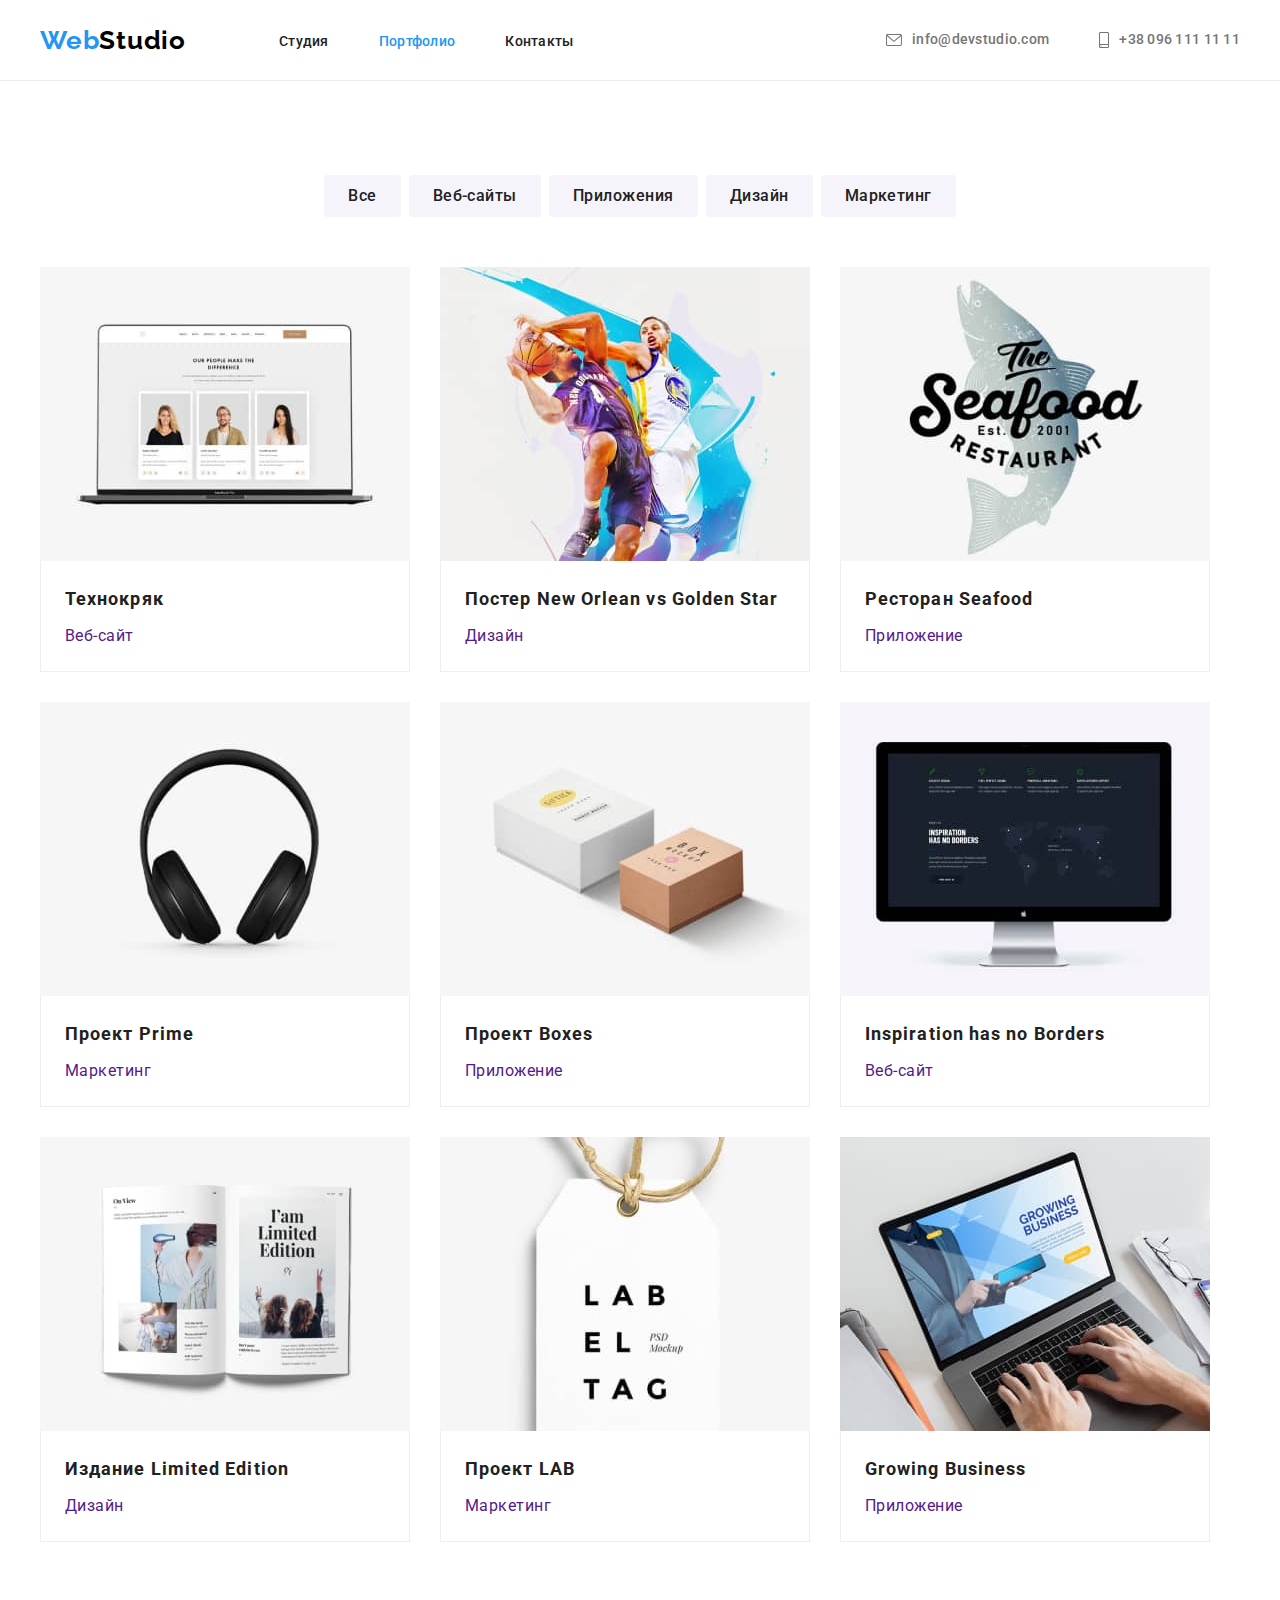
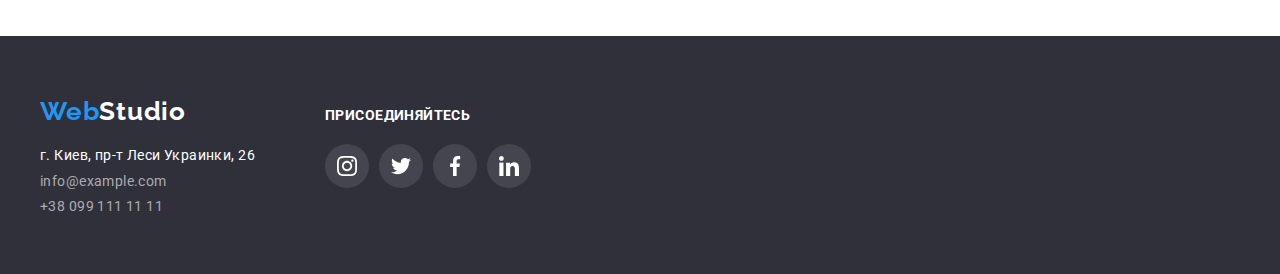
==== portfolio.html @ f5496649 "дз5" ====
<!DOCTYPE html>
<html lang="ru">
<head>
    <meta charset="UTF-8">
    <meta http-equiv="X-UA-Compatible" content="IE=edge">
    <meta name="viewport" content="width, initial-scale=1.0">
    <title lang="en">WebStudio</title>
    <link rel="preconnect" href="https://fonts.gstatic.com">
    <link href="https://fonts.googleapis.com/css2?family=Raleway:wght@700&family=Roboto:wght@400;500;700;900&display=swap" rel="stylesheet">
    <link rel="stylesheet" href="https://cdnjs.cloudflare.com/ajax/libs/modern-normalize/1.1.0/modern-normalize.min.css" integrity="sha512-wpPYUAdjBVSE4KJnH1VR1HeZfpl1ub8YT/NKx4PuQ5NmX2tKuGu6U/JRp5y+Y8XG2tV+wKQpNHVUX03MfMFn9Q==" crossorigin="anonymous" referrerpolicy="no-referrer" />
    <link rel="stylesheet" href="./css/styles.css">
</head>
<body>
    <!--Шапка страницы-->
    <header class="header">
        <!--Навигация на другие страницы-->
        <div class="container header-container">
            <nav class="main-nav ">
                <a  href="./index.html" class="logo link logo-shadow"><span class="logo-part"> Web</span>Studio</a>
                <ul class="menu list">
                    <li class="menu-item"><a class="menu-link link" href="./index.html">Студия</a></li>
                    <li class="menu-item"><a class="menu-link link current" href="#портфолио">Портфолио</a></li>
                    <li class="menu-item"><a class="menu-link link" href="#контакты">Контакты</a></li>
                </ul>
            </nav>
            <ul class="communication list">
                <li class="communication-link ">                
                    <a class="mailto-tel-link link" href="mailto:info@devstudio.com">
                        <svg class="mailto-tel-link icon" width="16", height="12">
                            <use href="./images/icon/sprite.svg#icon-envelope"width="16", height="12"></use>
                        </svg>info@devstudio.com</a></li>
                <li class="communication-link" >
                    <a class="mailto-tel-link link" href="tel:+380961111111">
                        <svg class="mailto-tel-link icon" width="10", height="16"  >
                            <use href="./images/icon/sprite.svg#icon-smartphone" width="10", height="16" ></use>
                        </svg>+38 096 111 11 11</a></li>
            </ul>
        </div>
    </header>
    <main>
        <section class="portfolio">
            <div class="container offers">
                <h1 class="visually-hidden">Наши предложения</h1>
                <ul class="offers-list list">
                    <li class="offer-item"><button type="button" class="button"> Все </button> </li>
                    <li class="offer-item"><button type="button" class="button"> Веб-сайты </button></li>
                    <li class="offer-item"><button type="button" class="button"> Приложения </button></li>
                    <li class="offer-item"><button type="button" class="button"> Дизайн </button></li>
                    <li class="offer-item"><button type="button" class="button"> Маркетинг </button></li>
                </ul>
            </div>
            <div class="container">
                <h2 class="visually-hidden">Примеры наших предложений</h2>
                <ul class="portfolio-list list">
                    <li class="portfolio-item" >
                        <a href=""class="portfolio-focus">
                            <img class="portfolio-img" src="./images/portfolio/technocrack.jpg" alt="Страница веб-сайта">
                            <div class="portfolio-information">
                                <h3 class="portfolio-title">Технокряк</h3>
                                <p class="portfolio-text">Веб-сайт</p>
                            </div>
                        </a>
                    </li>
                    <li class="portfolio-item" >
                        <a href=""class="portfolio-focus">
                            <img class="portfolio-img" src="./images/portfolio/poster.jpg" alt="Два игрока в баскетбол">
                            <div class="portfolio-information">
                                <h3 class="portfolio-title">Постер New Orlean vs Golden Star</h3>
                                <p class="portfolio-text">Дизайн</p>
                            </div>
                        </a>
                    </li>
                    <li class="portfolio-item" >
                        <a href=""class="portfolio-focus">
                            <img class="portfolio-img" src="./images/portfolio/restaurant.jpg" alt="Логотип ресторана Seafood">
                            <div class="portfolio-information">
                                <h3 class="portfolio-title">Ресторан Seafood</h3>
                                <p class="portfolio-text">Приложение</p>
                            </div>
                        </a>
                    </li>
                    <li class="portfolio-item" >
                        <a href=""class="portfolio-focus">
                            <img class="portfolio-img" src="./images/portfolio/project.jpg" alt="Наушники">
                            <div class="portfolio-information">
                                <h3 class="portfolio-title">Проект Prime</h3>
                                <p class="portfolio-text">Маркетинг</p>
                            </div>
                        </a>
                    </li>
                    <li class="portfolio-item" >
                        <a href=""class="portfolio-focus">
                            <img class="portfolio-img" src="./images/portfolio/project-boxes.jpg" alt="Две коробки одна белая вторая светло-коричневая">
                            <div class="portfolio-information">
                                <h3 class="portfolio-title">Проект Boxes</h3>
                                <p class="portfolio-text">Приложение</p>
                            </div>
                        </a>
                    </li>
                    <li class="portfolio-item" >
                        <a href=""class="portfolio-focus">
                            <img class="portfolio-img" src="./images/portfolio/inspiration.jpg" alt="Страница веб-сайта на екране монетора">
                            <div class="portfolio-information">
                                <h3 class="portfolio-title">Inspiration has no Borders</h3>
                                <p class="portfolio-text">Веб-сайт</p>
                            </div>
                        </a>
                    </li>
                    <li class="portfolio-item" >
                        <a href=""class="portfolio-focus">
                            <img class="portfolio-img" src="./images/portfolio/edition.jpg" alt="Раскрытый журнал">
                            <div class="portfolio-information">
                                <h3 class="portfolio-title">Издание Limited Edition</h3>
                                <p class="portfolio-text">Дизайн</p>
                            </div>
                        </a>
                    </li>
                    <li class="portfolio-item" >
                        <a href=""class="portfolio-focus">
                            <img class="portfolio-img" src="./images/portfolio/project-lab.jpg" alt="Ярлык з надписью LAB EL TAG">
                            <div class="portfolio-information">
                                <h3 class="portfolio-title">Проект LAB</h3>
                                <p class="portfolio-text">Маркетинг</p>
                            </div>
                        </a>
                    </li>
                    <li class="portfolio-item" >
                        <a href=""class="portfolio-focus">
                            <img class="portfolio-img" src="./images/portfolio/growing-business.jpg" alt="Открыта веб-страница на екране ноутбука">
                            <div class="portfolio-information">
                                <h3 class="portfolio-title">Growing Business</h3>
                                <p class="portfolio-text">Приложение</p>
                            </div>
                        </a>
                    </li>
                </ul>
            </div>

        </section>      
    </main>

    <footer class="footer">
        <div class="container footer-container">
            <div class="conteiner-adress">
                <h2 class="visually-hidden">Контактная информация</h2>
                <!--Контактная информация-->       
                <a  href="#WebStudio" class="logo link logo-retreat"><span class="logo-part">Web</span><span class="logo-footer">Studio</span> </a>
               <address>
                   <ul class="footer-list list">
                       <li class="footer-item"> <a class="footer-adress link" href="https://goo.gl/maps/m8xyBrowQKkQdfv96" target="_blank" rel="noopener noreferrer" >г. Киев, пр-т Леси Украинки, 26</a></li>
                       <li class="footer-item"><a class="footer-mailto link" href="mailto:info@example.com">info@example.com</a></li>
                       <li class="footer-item"> <a class="footer-tel link" href="tel:+380991111111">+38 099 111 11 11</a></li>  
                   </ul>               
               </address>
            </div>
           <div class="container-join">
            <h3 class="join-title" >присоединяйтесь</h3>
            <!--Coц сети--> 
            <ul class="join-list list">
             <li class="join-list-item">
                 <a  href="" class="join-list-link ">
                    <svg class="join-list-icon">
                        <use href="./images/icon/sprite.svg#icon-instagram"></use>
                    </svg>   
                 </a>
                </li>
             <li class="join-list-item">
                 <a  href="" class="join-list-link ">
                    <svg class="join-list-icon">
                        <use href="./images/icon/sprite.svg#icon-twitter"></use>
                    </svg>
                 </a>
                </li>
             <li class="join-list-item">
                 <a  href="" class="join-list-link ">
                    <svg class="join-list-icon">
                        <use href="./images/icon/sprite.svg#icon-facebook"></use>
                    </svg>
                 </a>
                </li>
             <li class="join-list-item">
                 <a  href="" class="join-list-link ">
                    <svg class="join-list-icon">
                        <use href="./images/icon/sprite.svg#icon-linkedin"></use>
                    </svg>
                 </a>
                </li>
         </ul>
           </div>
        </div>
    </footer>

    <script src="./js/modal.js"></script>
</body>
</html>
---- css/styles.css ----
:root{
    --main-font:'Roboto', "Sans","Lato", sans-serif;
    --secondary-font:'Raleway', "Montserrat", sans-serif;
    --title-text-colot: #212121;
    --accent-color: #2196F3;
    --primary-bg-color:#FFFFFF;
}

body{
    font-family: var(--main-font);
    font-weight: 500;
    margin: 0px;

    color: #757575;
    background: var(--primary-bg-color);
}

h1,h2,h3,h4,h5,h6,p{
    margin-top: 0;
    margin-bottom: 0;
}

ul,ol{
    margin-top: 0;
    margin-bottom: 0;
    padding-left: 0;
}

img{
    display: block;
    max-width: 100%;
    height: auto;
}

.container{
    width: 1200px;
    padding-left: 15px;
    padding-right: 15px;
    margin: 0 auto;

}

.visually-hidden {
    position: absolute;
    width: 1px;
    height: 1px;
    margin: -1px;
    border: 0;
    padding: 0;
    
    white-space: nowrap;
    clip-path: inset(100%);
    clip: rect(0 0 0 0);
    overflow: hidden;
  }
/*============header============*/


.list{
    list-style:none;
} 

.link{
    text-decoration:none;
    color: inherit;
}

.header-container{
    display:flex;     
}

.header{
    border-bottom: 1px solid #ECECEC;
    padding-top: 25px;
    padding-bottom: 24px;
}

.main-nav{
    display: flex;
    align-items: center;
}

/*LOGO*/

.logo{
    margin-right: 93px;
    font-family: var(--secondary-font);
    font-weight: 700;
    font-size: 26px;
    line-height: 1.19;
    letter-spacing: 0.03em;

    color: #000000;
}

.logo-part{
    color: var(--accent-color);
}

/*MENU*/

.link.current{
    color: var(--accent-color);
}

.menu{
    display: flex; 
    align-items: center;
}

.menu-item:not(:last-child){
    margin-right: 50px;
}

.menu-link{
    font-size: 14px;
    line-height: 1.14;
    letter-spacing: 0.02em;             

    color: var(--title-text-colot);
}

.menu-link:hover,
.menu-link:focus{
    color:var(--accent-color);
}

/*MAILTO AND TEL*/

.communication{
    display: flex;
    margin-left: auto;
    align-items: center;

    font-size: 14px;
    line-height: 1.14;
    letter-spacing: 0.02em;

    fill: #757575;
}

.communication-link:not(:last-child){
    margin-right: 50px;
}

.mailto-tel-link{
    display: flex;
    align-items: center;
}

.mailto-tel-link:hover,
.mailto-tel-link:focus{
    color: var(--accent-color);
    fill: var(--accent-color);
}

.icon{
    margin-right: 10px;
}


/*-----------INDEX--------------*/


/*============header============*/

/*hero*/

.hero{
    background-position: center;
    background-size: cover;
    max-width: 1600px;
    height: 600px;
    margin: 0 auto;
    padding-top: 200px;
    padding-bottom: 200px;

    background-color: #2F303A;
    background-image: linear-gradient(rgba(47, 48, 58, 0.4),
    rgba(47, 48, 58, 0.4))
    ,url("../images/hero/hero.jpg");

    text-align: center;

}

.hero-text{
    margin-right: auto;
    margin-left: auto;

    text-align: center;
    text-transform: uppercase;
    font-weight: 900;
    font-size: 44px;
    line-height: 1.5;
    letter-spacing: 0.06em;
    width: 696px;

    color: var(--primary-bg-color);
    }

 .hero-button{
    padding: 10px 32px;
    margin-top: 30px;
    
    font-family: var(--main-font);
    font-weight: 700;
    font-size: 16px;
    line-height: 1.88;
    align-items: center;
    letter-spacing: 0.06em;
    cursor:pointer;

    color: var(--primary-bg-color);

    background-color: #2196F3;;
    box-shadow: 0px 4px 4px rgba(0, 0, 0, 0.15);
    border-radius: 4px;
    }


    /*quality*/

.quality{
    padding-top: 94px;
}

 .quality-list{
    display: flex;
    flex-wrap: wrap;
    margin-top: -30px;
    margin-left: -30px;


    font-weight: 400;
    font-size: 14px;
    letter-spacing: 0.03em;
    }

.quality-item {
    margin-top:  30px;
    margin-left: 30px;
    width: 270px;
    
}

.quality-title{
    margin-bottom: 10px;
    font-weight: 700;
    font-size: 14px;
    line-height: 1.14;
    text-transform: uppercase;

    color: var(--title-text-colot);
    }

    .quality-description{
        line-height: 1.71;
    }

.quality-container{
    display: flex;
    align-items: center;
    justify-content: center;
    height: 120px;
    width: 100%;
    text-align: center;
    margin-bottom: 30px;

    background: #F5F4FA;
    border-radius: 4px;
}

.quality-icon{
    width: 70px;
    height: 70px;
}

    /*work*/

.our-work{
    padding-top: 94px;
    padding-bottom: 94px;
}    

.our-work-title{
    padding-bottom: 50px;
    font-weight: 700;
    font-size: 36px;
    line-height: 1.16;
    text-align: center;
    letter-spacing: 0.03em;

    color: var(--title-text-colot);
}

.our-work-list{
    display: flex;
    flex-wrap: wrap;
    margin-top: -30px;
    margin-left: -30px;

}

.our-work-example{
    margin-top: 30px;
    margin-left: 30px;
}

/*team*/

.team{
    background: #F5F4FA;
    padding-top: 94px;
    padding-bottom: 94px;
}



.team-title{
    margin-bottom: 50px;
    font-weight: 700;
    font-size: 36px;
    line-height: 1.16;
    text-align: center;
    letter-spacing: 0.03em;

    color: var(--title-text-colot);
}

.team-list{
    display: flex;
    flex-wrap: wrap;
    margin-top: -30px;
    margin-left: -30px;
}

.team-item{
    margin-top: 30px;
    margin-left: 30px;

    width: 270px;
    background-color: #FFFFFF;
    box-shadow: 0px 1px 3px rgba(0, 0, 0, 0.12), 
    0px 1px 1px rgba(0, 0, 0, 0.14), 0px 2px 1px rgba(0, 0, 0, 0.2);
    border-radius: 0px 0px 4px 4px;
}

.team-item-information{
    padding: 30px 32px;
}

.team-representative{
    margin-bottom: 10px;
    font-size: 16px;
    line-height: 1.19;
    text-align: center;
    white-space: pre;
    letter-spacing: 0.03em;

    color: var(--title-text-colot);
}

.team-profession{
    margin-bottom: 16px;
    font-weight: 400;
    font-size: 16px;
    line-height: 1.19;

    text-align: center;
    letter-spacing: 0.03em;
}

.social-list{
    display: flex;
    justify-content: space-between;
}

.social-list-icon{
    width: 20px;
    height: 20px;
}

.social-list-link{
    display: flex;
    align-items: center;
    justify-content: center;
    width: 44px;
    height: 44px;
    border-radius: 50%;
    background-color: transparent;
    fill: #AFB1B8;
}

.social-list-link:focus,
.social-list-link:hover{
    background-color:var(--accent-color);
    fill: var(--primary-bg-color);
} 

/*===============CUSTOMERS===================*/

.customers{
    padding-top: 94px;
    padding-bottom: 94px;
}

.customers-title{
    font-weight: 700;
    font-size: 36px;
    line-height: 1.17;
    text-align: center;
    letter-spacing: 0.03em;

    margin-bottom: 50px;
 
    color: var(--title-text-colot);
}

.customers-item:not(:last-child){
    margin-right: 30px;

}

.customers-list{
    display: flex;
    justify-content: space-between;
    align-items: center;
}

.customers-item{
    width: 170px;
    height: 92px;
}

.customers-list-link{
    display: flex;
    align-items: center;
    justify-content: center;
    width: 100%;
    height: 100%;
    text-align: center;

    background: transparent;
    fill:#AFB1B8;
    border: 1px solid #AFB1B8;
    border-radius: 4px;
}

.customers-list-link:hover,
.customers-list-link:focus{
    fill: var(--accent-color);
    border:1px solid var(--accent-color);
}


/*============FOOTER===============*/
.footer{
    
    padding-top: 60px;
    padding-bottom: 60px;
    background: #2F303A;
}

.footer-container{
    display: flex;
    align-items: baseline;
}

.logo-footer{
 
    color: var(--primary-bg-color);
}

.logo-retreat{
    display: inline-block;
    margin-bottom: 20px;
    margin-right: 0;
}


.footer-item{
    font-style: normal;
    font-weight: 400;
    font-size: 14px;
    line-height: 1.17;

    letter-spacing: 0.03em;
}

.footer-item:not(:last-child){
    margin-bottom: 9px;
}

.footer-adress{
    color: var(--primary-bg-color);
}

.footer-mailto,
.footer-tel{
    color: rgba(255, 255, 255, 0.6);
}


.footer-mailto:hover,
.footer-mailto:focus{
    color: var(--accent-color);
}

.footer-tel:hover,
.footer-tel:focus{
    color: var(--accent-color);
}

.conteiner-adress{
    margin-right: 70px;
}

.container-join{   
    width: 206px;
}

.join-title{
    margin-bottom: 20px;
    font-weight: 700;
    font-size: 14px;
    line-height: 1.14;
    letter-spacing: 0.03em;
    text-transform: uppercase;

    color: var(--primary-bg-color);
}

.join-list{
    display: flex;
    justify-content: space-between;
}


.join-list:not(:last-child){
    margin-right: 10px;
}


.join-list-icon{
    width: 20px;
    height: 20px;
}

.join-list-link{
    display: flex;
    align-items: center;
    justify-content: center;
    width: 44px;
    height: 44px;
    border-radius: 50%;
    background-color: rgba(255, 255, 255, 0.1);;
    fill: var(--primary-bg-color);
}

.join-list-link:focus,
.join-list-link:hover{
    background-color:var(--accent-color);
} 



/*-----------PORTFOLIO-------------*/

/*------offers-------*/
.offers{
    padding-top: 94px;
    margin-bottom: 50px;
}

.offers-list{
    display: flex;
    justify-content: center;
}

.offer-item:not(:last-child){
    margin-right: 8px;
}
  

.button{
    padding: 6px 22px;
    font-family:var(--main-font);
    font-weight: 500;
    font-size: 16px;
    line-height: 1.63;

    text-align: center;
    letter-spacing: 0.03em;

    cursor:pointer;

    color: var(--title-text-colot);
    background-color: #F5F4FA;
    border-radius: 4px;
    border-color: transparent;
}

.button:focus,
.button:hover{
    color: var(--primary-bg-color);
    background-color: var(--accent-color);
    box-shadow: 0px 3px 1px rgba(0, 0, 0, 0.1), 0px 1px 2px rgba(0, 0, 0, 0.08), 0px 2px 2px rgba(0, 0, 0, 0.12);
    border-radius: 4px;;
}

/*---------img------------*/

.portfolio{
    padding-bottom: 94px;
}

.portfolio-list{
    display: flex;
    flex-wrap: wrap;
    margin-left: -30px;
    margin-top: -30px;
}

.portfolio-item{
    margin-left: 30px;
    margin-top: 30px;
    width: 370px;
    text-decoration: none;

    background-color: var(--primary-bg-color);
    box-sizing: border-box;
}

.portfolio-focus{
    display: block;
    text-decoration: none;
}

.portfolio-focus:hover,
.portfolio-focus:focus{
    box-shadow: 0px 1px 1px rgba(0, 0, 0, 0.12), 
    0px 4px 4px rgba(0, 0, 0, 0.06), 1px 4px 6px rgba(0, 0, 0, 0.16);
}

.portfolio-information{
    padding: 20px 24px;
    border-right: 1px solid #EEEEEE;
    border-bottom: 1px solid #EEEEEE;
    border-left: 1px solid #EEEEEE;
    text-decoration: none;
}

.portfolio-title{
    margin-bottom: 4px;

    font-family: var(--main-font);
    font-weight: 700;
    font-size: 18px;
    line-height: 2;
    letter-spacing: 0.06em;

    color: var(--title-text-colot);
}

.portfolio-text{
    font-weight: 400;
    font-size: 16px;
    line-height: 1.88;

    letter-spacing: 0.03em;
}
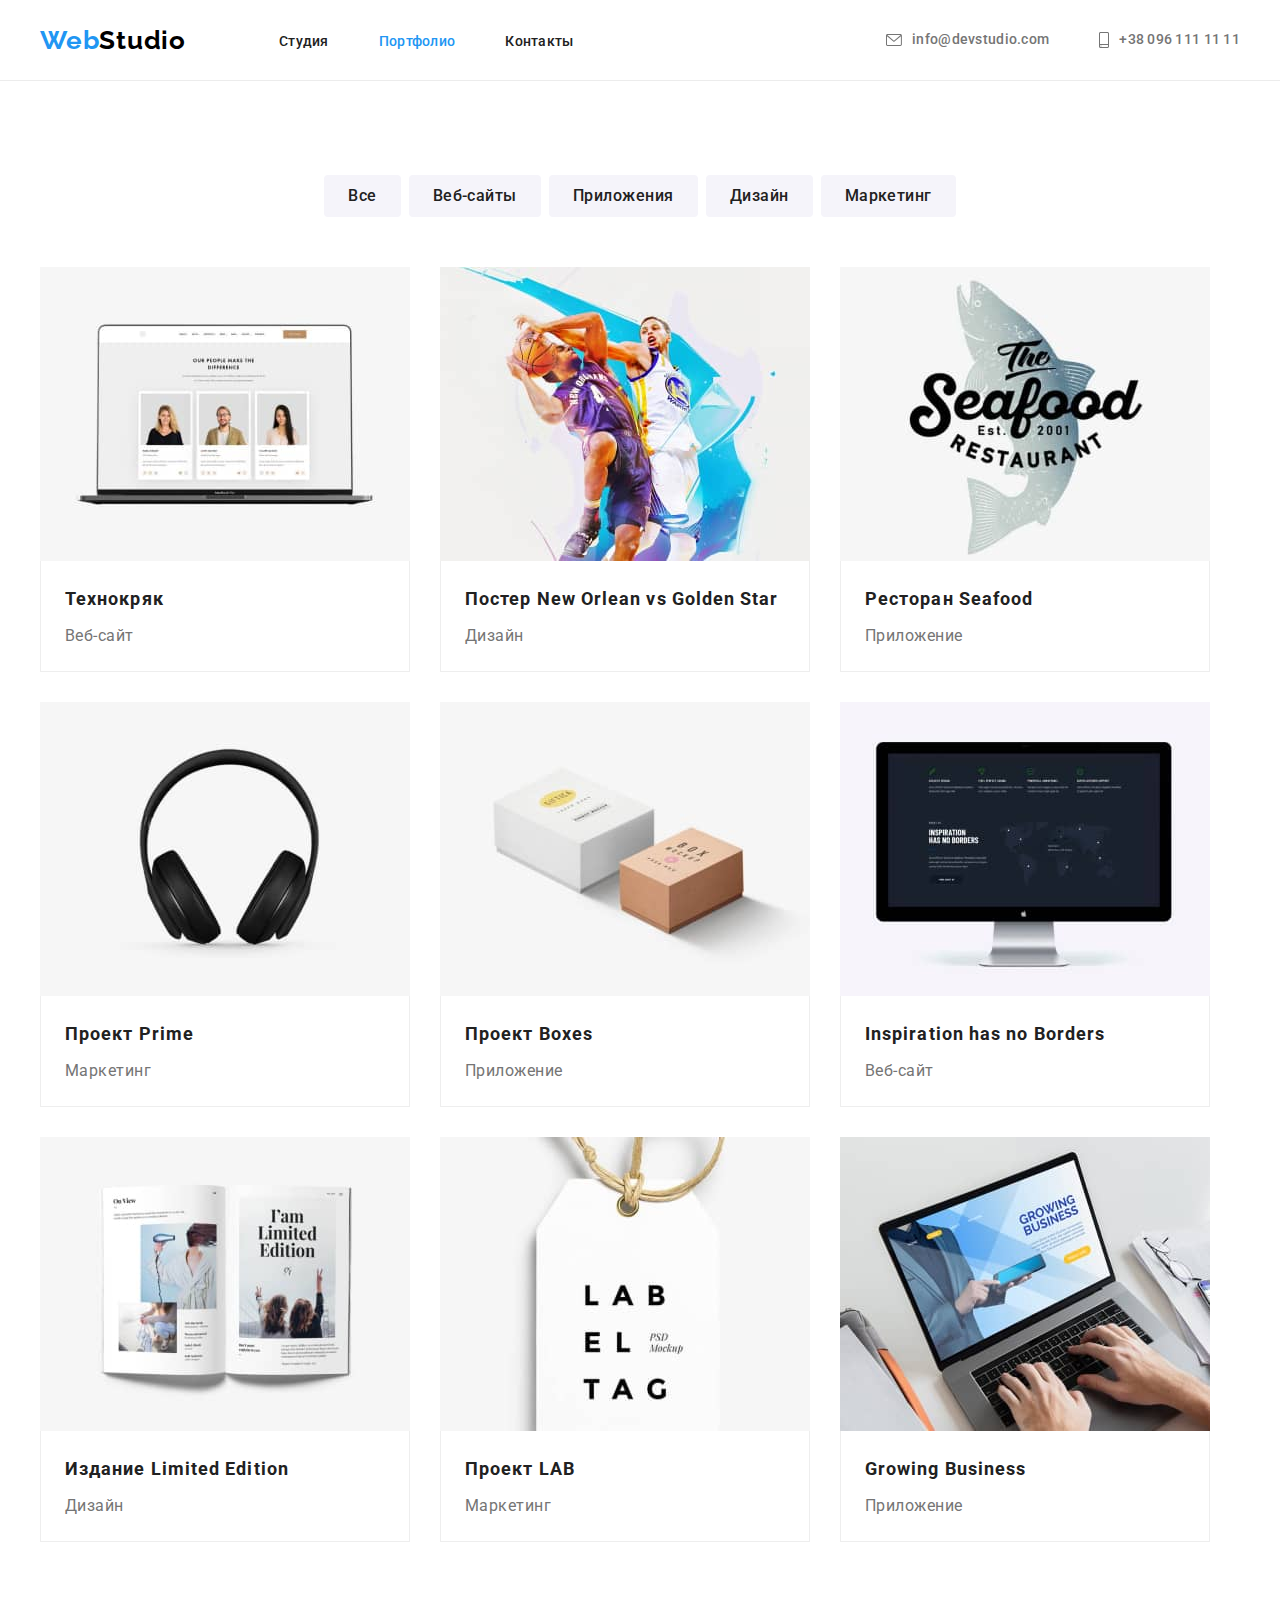
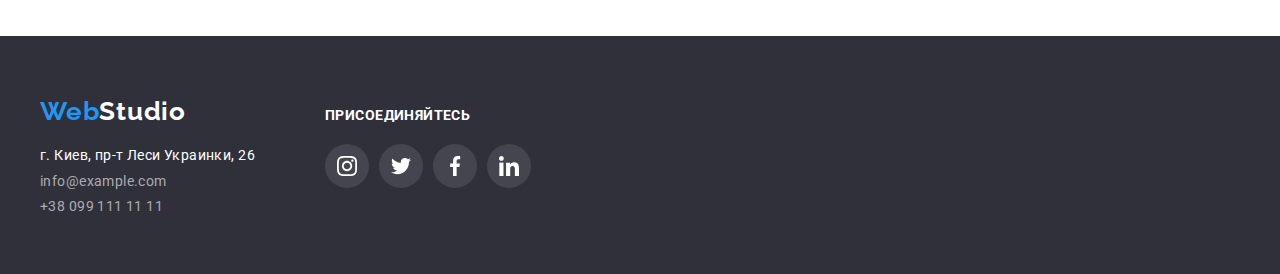
==== commit edad04e8: "card" ====
--- a/portfolio.html
+++ b/portfolio.html
@@ -54,7 +54,10 @@
                 <ul class="portfolio-list list">
                     <li class="portfolio-item" >
                         <a href=""class="portfolio-focus">
-                            <img class="portfolio-img" src="./images/portfolio/technocrack.jpg" alt="Страница веб-сайта">
+                            <div class="ortfolio-fucus-img-card">
+                                <img class="portfolio-img" src="./images/portfolio/technocrack.jpg" alt="Страница веб-сайта">
+                                <p class="overlay">Технокряк это современная площадка распространения коронавируса. Компании используют эту платформу для цифрового шпионажа и атак на защищённые сервера конкурентов.</p>
+                            </div>
                             <div class="portfolio-information">
                                 <h3 class="portfolio-title">Технокряк</h3>
                                 <p class="portfolio-text">Веб-сайт</p>
@@ -63,7 +66,10 @@
                     </li>
                     <li class="portfolio-item" >
                         <a href=""class="portfolio-focus">
-                            <img class="portfolio-img" src="./images/portfolio/poster.jpg" alt="Два игрока в баскетбол">
+                            <div class="ortfolio-fucus-img-card">
+                                <img class="portfolio-img" src="./images/portfolio/poster.jpg" alt="Два игрока в баскетбол">
+                                <p class="overlay">Технокряк это современная площадка распространения коронавируса. Компании используют эту платформу для цифрового шпионажа и атак на защищённые сервера конкурентов.</p>
+                            </div>
                             <div class="portfolio-information">
                                 <h3 class="portfolio-title">Постер New Orlean vs Golden Star</h3>
                                 <p class="portfolio-text">Дизайн</p>
@@ -72,7 +78,10 @@
                     </li>
                     <li class="portfolio-item" >
                         <a href=""class="portfolio-focus">
-                            <img class="portfolio-img" src="./images/portfolio/restaurant.jpg" alt="Логотип ресторана Seafood">
+                            <div class="ortfolio-fucus-img-card">
+                                <img class="portfolio-img" src="./images/portfolio/restaurant.jpg" alt="Логотип ресторана Seafood">
+                                <p class="overlay">Технокряк это современная площадка распространения коронавируса. Компании используют эту платформу для цифрового шпионажа и атак на защищённые сервера конкурентов.</p>
+                            </div>
                             <div class="portfolio-information">
                                 <h3 class="portfolio-title">Ресторан Seafood</h3>
                                 <p class="portfolio-text">Приложение</p>
@@ -81,7 +90,10 @@
                     </li>
                     <li class="portfolio-item" >
                         <a href=""class="portfolio-focus">
-                            <img class="portfolio-img" src="./images/portfolio/project.jpg" alt="Наушники">
+                            <div class="ortfolio-fucus-img-card">
+                                <img class="portfolio-img" src="./images/portfolio/project.jpg" alt="Наушники">
+                                <p class="overlay">Технокряк это современная площадка распространения коронавируса. Компании используют эту платформу для цифрового шпионажа и атак на защищённые сервера конкурентов.</p>
+                            </div>
                             <div class="portfolio-information">
                                 <h3 class="portfolio-title">Проект Prime</h3>
                                 <p class="portfolio-text">Маркетинг</p>
@@ -90,7 +102,10 @@
                     </li>
                     <li class="portfolio-item" >
                         <a href=""class="portfolio-focus">
-                            <img class="portfolio-img" src="./images/portfolio/project-boxes.jpg" alt="Две коробки одна белая вторая светло-коричневая">
+                            <div class="ortfolio-fucus-img-card">
+                                <img class="portfolio-img" src="./images/portfolio/project-boxes.jpg" alt="Две коробки одна белая вторая светло-коричневая">
+                                <p class="overlay">Технокряк это современная площадка распространения коронавируса. Компании используют эту платформу для цифрового шпионажа и атак на защищённые сервера конкурентов.</p>
+                            </div>
                             <div class="portfolio-information">
                                 <h3 class="portfolio-title">Проект Boxes</h3>
                                 <p class="portfolio-text">Приложение</p>
@@ -99,7 +114,10 @@
                     </li>
                     <li class="portfolio-item" >
                         <a href=""class="portfolio-focus">
-                            <img class="portfolio-img" src="./images/portfolio/inspiration.jpg" alt="Страница веб-сайта на екране монетора">
+                            <div class="ortfolio-fucus-img-card">
+                                <img class="portfolio-img" src="./images/portfolio/inspiration.jpg" alt="Страница веб-сайта на екране монетора">
+                                <p class="overlay">Технокряк это современная площадка распространения коронавируса. Компании используют эту платформу для цифрового шпионажа и атак на защищённые сервера конкурентов.</p>
+                            </div>
                             <div class="portfolio-information">
                                 <h3 class="portfolio-title">Inspiration has no Borders</h3>
                                 <p class="portfolio-text">Веб-сайт</p>
@@ -108,7 +126,10 @@
                     </li>
                     <li class="portfolio-item" >
                         <a href=""class="portfolio-focus">
-                            <img class="portfolio-img" src="./images/portfolio/edition.jpg" alt="Раскрытый журнал">
+                            <div class="ortfolio-fucus-img-card">
+                                <img class="portfolio-img" src="./images/portfolio/edition.jpg" alt="Раскрытый журнал">
+                                <p class="overlay">Технокряк это современная площадка распространения коронавируса. Компании используют эту платформу для цифрового шпионажа и атак на защищённые сервера конкурентов.</p>
+                            </div>
                             <div class="portfolio-information">
                                 <h3 class="portfolio-title">Издание Limited Edition</h3>
                                 <p class="portfolio-text">Дизайн</p>
@@ -117,7 +138,10 @@
                     </li>
                     <li class="portfolio-item" >
                         <a href=""class="portfolio-focus">
-                            <img class="portfolio-img" src="./images/portfolio/project-lab.jpg" alt="Ярлык з надписью LAB EL TAG">
+                            <div class="ortfolio-fucus-img-card">
+                                <img class="portfolio-img" src="./images/portfolio/project-lab.jpg" alt="Ярлык з надписью LAB EL TAG">
+                                <p class="overlay">Технокряк это современная площадка распространения коронавируса. Компании используют эту платформу для цифрового шпионажа и атак на защищённые сервера конкурентов.</p>
+                            </div>
                             <div class="portfolio-information">
                                 <h3 class="portfolio-title">Проект LAB</h3>
                                 <p class="portfolio-text">Маркетинг</p>
@@ -126,7 +150,10 @@
                     </li>
                     <li class="portfolio-item" >
                         <a href=""class="portfolio-focus">
-                            <img class="portfolio-img" src="./images/portfolio/growing-business.jpg" alt="Открыта веб-страница на екране ноутбука">
+                            <div class="ortfolio-fucus-img-card">
+                                <img class="portfolio-img" src="./images/portfolio/growing-business.jpg" alt="Открыта веб-страница на екране ноутбука">
+                                <p class="overlay">Технокряк это современная площадка распространения коронавируса. Компании используют эту платформу для цифрового шпионажа и атак на защищённые сервера конкурентов.</p>
+                            </div>
                             <div class="portfolio-information">
                                 <h3 class="portfolio-title">Growing Business</h3>
                                 <p class="portfolio-text">Приложение</p>
--- a/css/styles.css
+++ b/css/styles.css
@@ -636,6 +636,7 @@
 .portfolio-focus{
     display: block;
     text-decoration: none;
+    color: currentColor;
 }
 
 .portfolio-focus:hover,
@@ -670,4 +671,39 @@
     line-height: 1.88;
 
     letter-spacing: 0.03em;
+}
+
+.ortfolio-fucus-img-card{
+    position: relative;
+    overflow: hidden;
+}
+
+.overlay{
+    position: absolute;
+    padding: 62px 23px;
+    overflow: auto;
+    top: 0;
+    left: 0;
+    width: 100%;
+    height: 100%;
+
+
+    font-family: var(--main-font);
+    font-weight: 400;
+    font-size: 18px;
+    line-height: 1.55;    
+    letter-spacing: 0.03em;
+
+    background-color: rgba(33, 150, 243, 0.9);;
+    color: var(--primary-bg-color);
+    border: 1px solid #000000;
+    box-shadow: 0px 4px 4px rgba(0, 0, 0, 0.25);
+
+    transform: translateY(100%);
+    transition: transform 250ms cubic-bezier(0.4, 0, 0.2, 1);
+}
+
+.portfolio-focus:hover .overlay,
+.portfolio-focus:focus .overlay{
+    transform: translateY(0%);
 }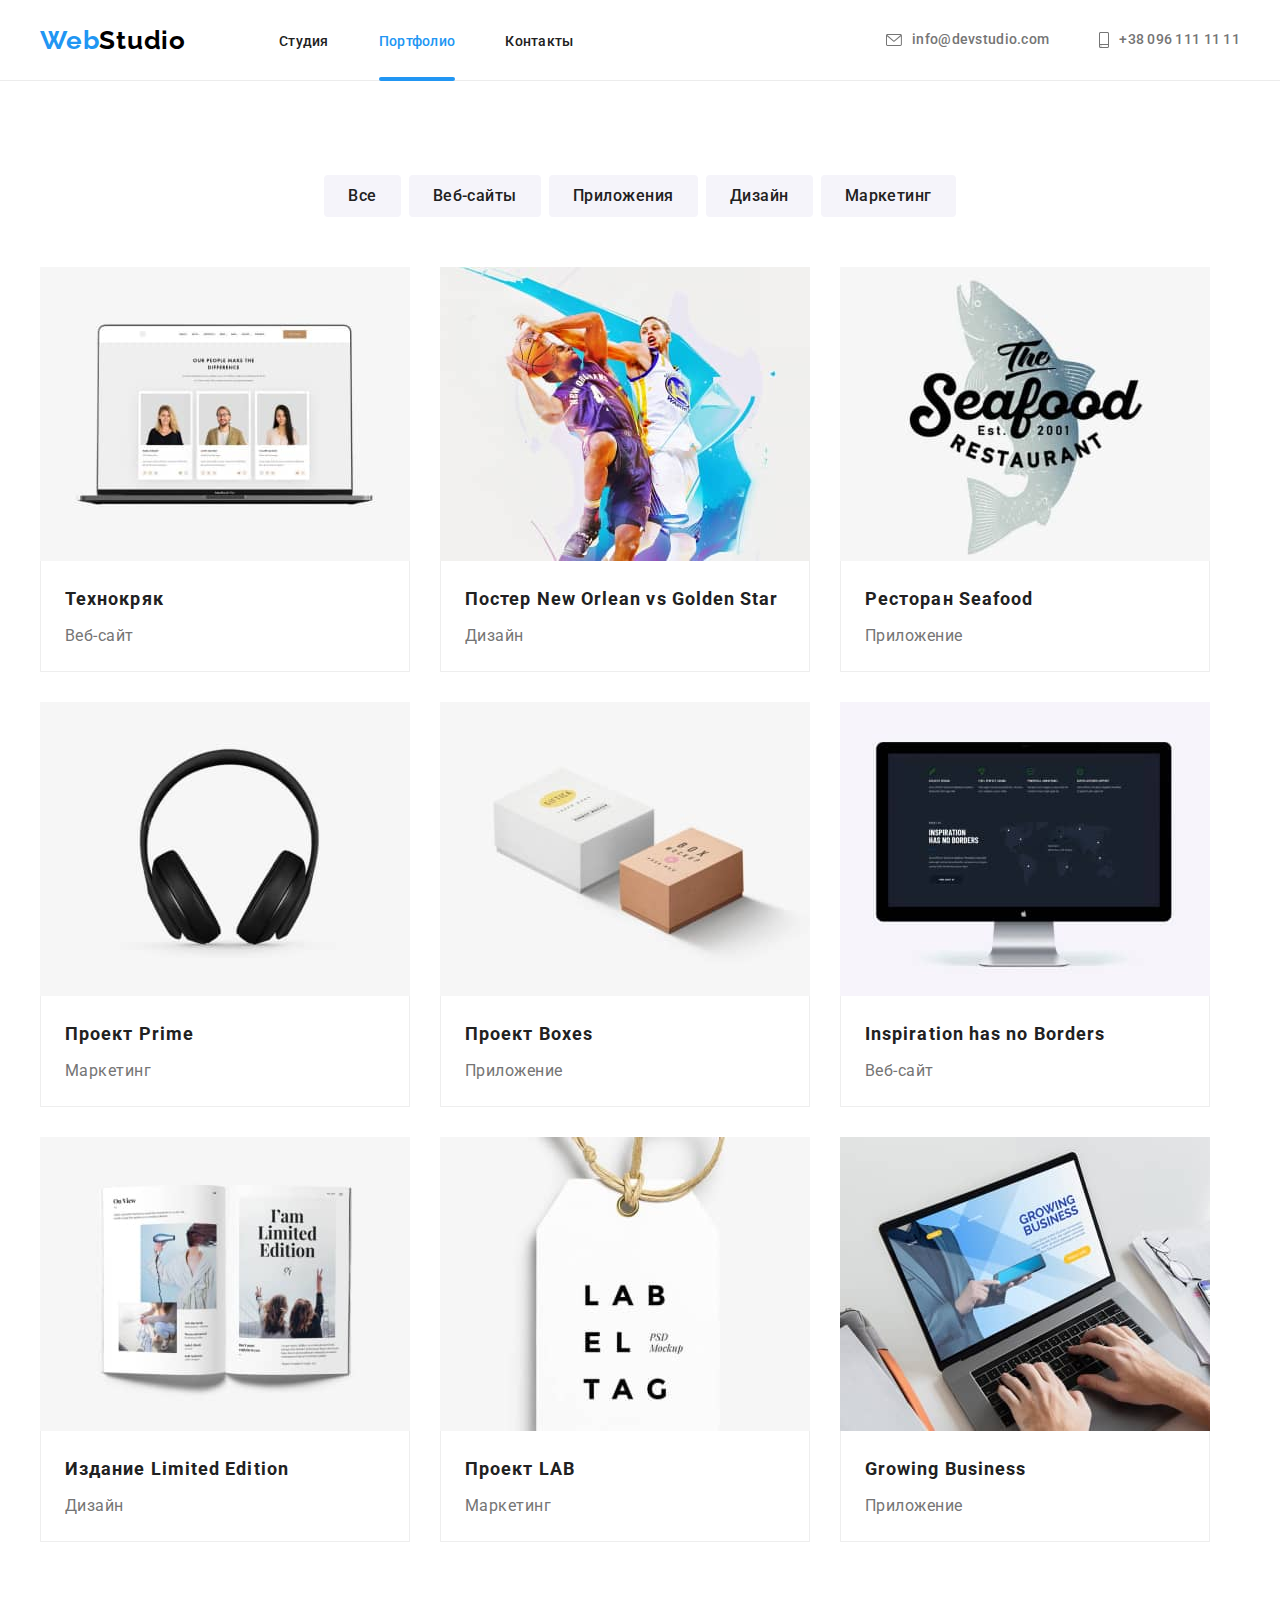
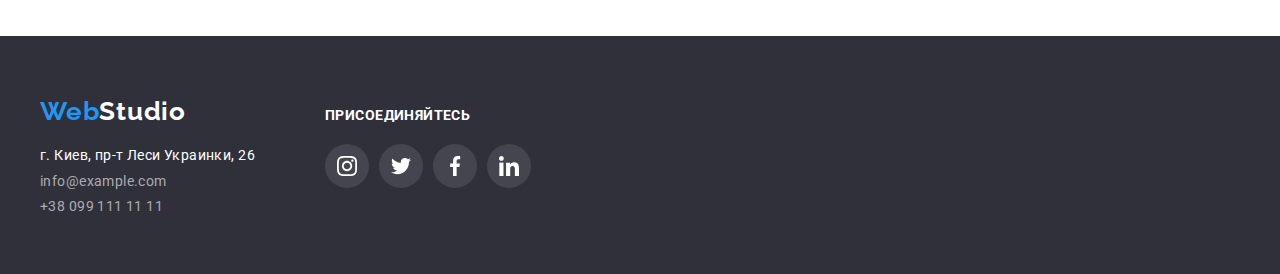
==== commit 9de6e4c4: "modal" ====
--- a/portfolio.html
+++ b/portfolio.html
@@ -8,6 +8,7 @@
     <link rel="preconnect" href="https://fonts.gstatic.com">
     <link href="https://fonts.googleapis.com/css2?family=Raleway:wght@700&family=Roboto:wght@400;500;700;900&display=swap" rel="stylesheet">
     <link rel="stylesheet" href="https://cdnjs.cloudflare.com/ajax/libs/modern-normalize/1.1.0/modern-normalize.min.css" integrity="sha512-wpPYUAdjBVSE4KJnH1VR1HeZfpl1ub8YT/NKx4PuQ5NmX2tKuGu6U/JRp5y+Y8XG2tV+wKQpNHVUX03MfMFn9Q==" crossorigin="anonymous" referrerpolicy="no-referrer" />
+    <link rel="stylesheet" href="https://cdnjs.cloudflare.com/ajax/libs/animate.css/4.1.1/animate.min.css"/>
     <link rel="stylesheet" href="./css/styles.css">
 </head>
 <body>
--- a/css/styles.css
+++ b/css/styles.css
@@ -6,6 +6,7 @@
     --accent-color: #2196F3;
     --primary-bg-color:#FFFFFF;
 }
+
 
 body{
     font-family: var(--main-font);
@@ -114,11 +115,16 @@
 }
 
 .menu-link{
+    position: relative;
     font-size: 14px;
     line-height: 1.14;
-    letter-spacing: 0.02em;             
+    letter-spacing: 0.02em;
+    padding: 32px 0;         
 
     color: var(--title-text-colot);
+
+    transition: color 250ms cubic-bezier(0.4, 0, 0.2, 1);
+    animation-duration: 500ms;
 }
 
 .menu-link:hover,
@@ -126,6 +132,18 @@
     color:var(--accent-color);
 }
 
+.menu-link.current::after{
+    content: "";
+    position: absolute;
+    width: 100%;
+    height: 4px;
+    bottom: 0;
+    right: 0;
+
+    background-color: var(--accent-color);
+    border-radius: 2px;
+}
+
 /*MAILTO AND TEL*/
 
 .communication{
@@ -147,6 +165,9 @@
 .mailto-tel-link{
     display: flex;
     align-items: center;
+
+    transition: fill 250ms cubic-bezier(0.4, 0, 0.2, 1),
+    color 250ms cubic-bezier(0.4, 0, 0.2, 1);
 }
 
 .mailto-tel-link:hover,
@@ -308,6 +329,30 @@
     margin-left: 30px;
 }
 
+.out-work-card{
+    position: relative;
+}
+
+.our-work-p{
+    position: absolute;
+    padding-top: 27px;
+    padding-bottom: 27px;
+    width: 100%;
+    bottom: 0;
+    right: 0;
+
+    font-family: var(--main-font);
+    font-weight: 700;
+    font-size: 14px;
+    line-height: 1.14;
+    text-align: center;
+    letter-spacing: 0.03em;
+    text-transform: uppercase;
+
+    color: var(--primary-bg-color);
+    background-color: rgba(47, 48, 58, 0.8);
+}
+
 /*team*/
 
 .team{
@@ -391,6 +436,9 @@
     border-radius: 50%;
     background-color: transparent;
     fill: #AFB1B8;
+
+    transition: fill 250ms cubic-bezier(0.4, 0, 0.2, 1),
+    background-color 250ms cubic-bezier(0.4, 0, 0.2, 1);
 }
 
 .social-list-link:focus,
@@ -446,6 +494,9 @@
     fill:#AFB1B8;
     border: 1px solid #AFB1B8;
     border-radius: 4px;
+
+    transition: fill 250ms cubic-bezier(0.4, 0, 0.2, 1),
+    border 250ms cubic-bezier(0.4, 0, 0.2, 1);
 }
 
 .customers-list-link:hover,
@@ -468,8 +519,7 @@
     align-items: baseline;
 }
 
-.logo-footer{
- 
+.logo-footer{ 
     color: var(--primary-bg-color);
 }
 
@@ -500,6 +550,8 @@
 .footer-mailto,
 .footer-tel{
     color: rgba(255, 255, 255, 0.6);
+
+    transition: color 250ms cubic-bezier(0.4, 0, 0.2, 1);
 }
 
 
@@ -557,6 +609,8 @@
     border-radius: 50%;
     background-color: rgba(255, 255, 255, 0.1);;
     fill: var(--primary-bg-color);
+
+    transition: background-color 250ms cubic-bezier(0.4, 0, 0.2, 1);
 }
 
 .join-list-link:focus,
@@ -600,6 +654,10 @@
     background-color: #F5F4FA;
     border-radius: 4px;
     border-color: transparent;
+
+    transition: box-shadow 250ms cubic-bezier(0.4, 0, 0.2, 1),
+    background-color 250ms cubic-bezier(0.4, 0, 0.2, 1),
+    color 250ms cubic-bezier(0.4, 0, 0.2, 1);
 }
 
 .button:focus,
@@ -607,7 +665,6 @@
     color: var(--primary-bg-color);
     background-color: var(--accent-color);
     box-shadow: 0px 3px 1px rgba(0, 0, 0, 0.1), 0px 1px 2px rgba(0, 0, 0, 0.08), 0px 2px 2px rgba(0, 0, 0, 0.12);
-    border-radius: 4px;;
 }
 
 /*---------img------------*/
@@ -637,6 +694,8 @@
     display: block;
     text-decoration: none;
     color: currentColor;
+
+    transition: box-shadow 250ms cubic-bezier(0.4, 0, 0.2, 1);
 }
 
 .portfolio-focus:hover,
@@ -706,4 +765,55 @@
 .portfolio-focus:hover .overlay,
 .portfolio-focus:focus .overlay{
     transform: translateY(0%);
+}
+
+/*================BACKDROP===============*/
+
+.backdrop{
+    position: fixed;
+    top: 0;
+    left: 0;
+    width: 100vw;
+    height: 100vh;
+    background-color: rgba(0, 0, 0, 0.2);
+
+    opacity:1;
+    visibility: visible;
+    pointer-events: auto;
+    transition: opacity 500ms linear, visibility 500ms linear;
+}
+
+.modal{
+    width: 528px;
+    height: 581px;
+    background-color: var(--primary-bg-color);
+    position: absolute;
+    left: 50%;
+    top: 50%;
+    transform: translate(-50%, -50%);
+}
+
+.modal-button{
+    position: absolute;
+    width: 30px;
+    height: 30px;
+    cursor: pointer;
+    top: 8px;
+    right: 8px;
+    padding: 0;
+
+    border-radius: 50%;
+    background-color: var(--primary-bg-color);
+    border: 1px solid rgba(0, 0, 0, 0.1);
+}
+
+.modal-icon{
+    text-align: center;
+    fill: #000000;
+}
+
+.is-hidden{
+    opacity:0;
+    visibility: hidden;
+    pointer-events: none;
 }